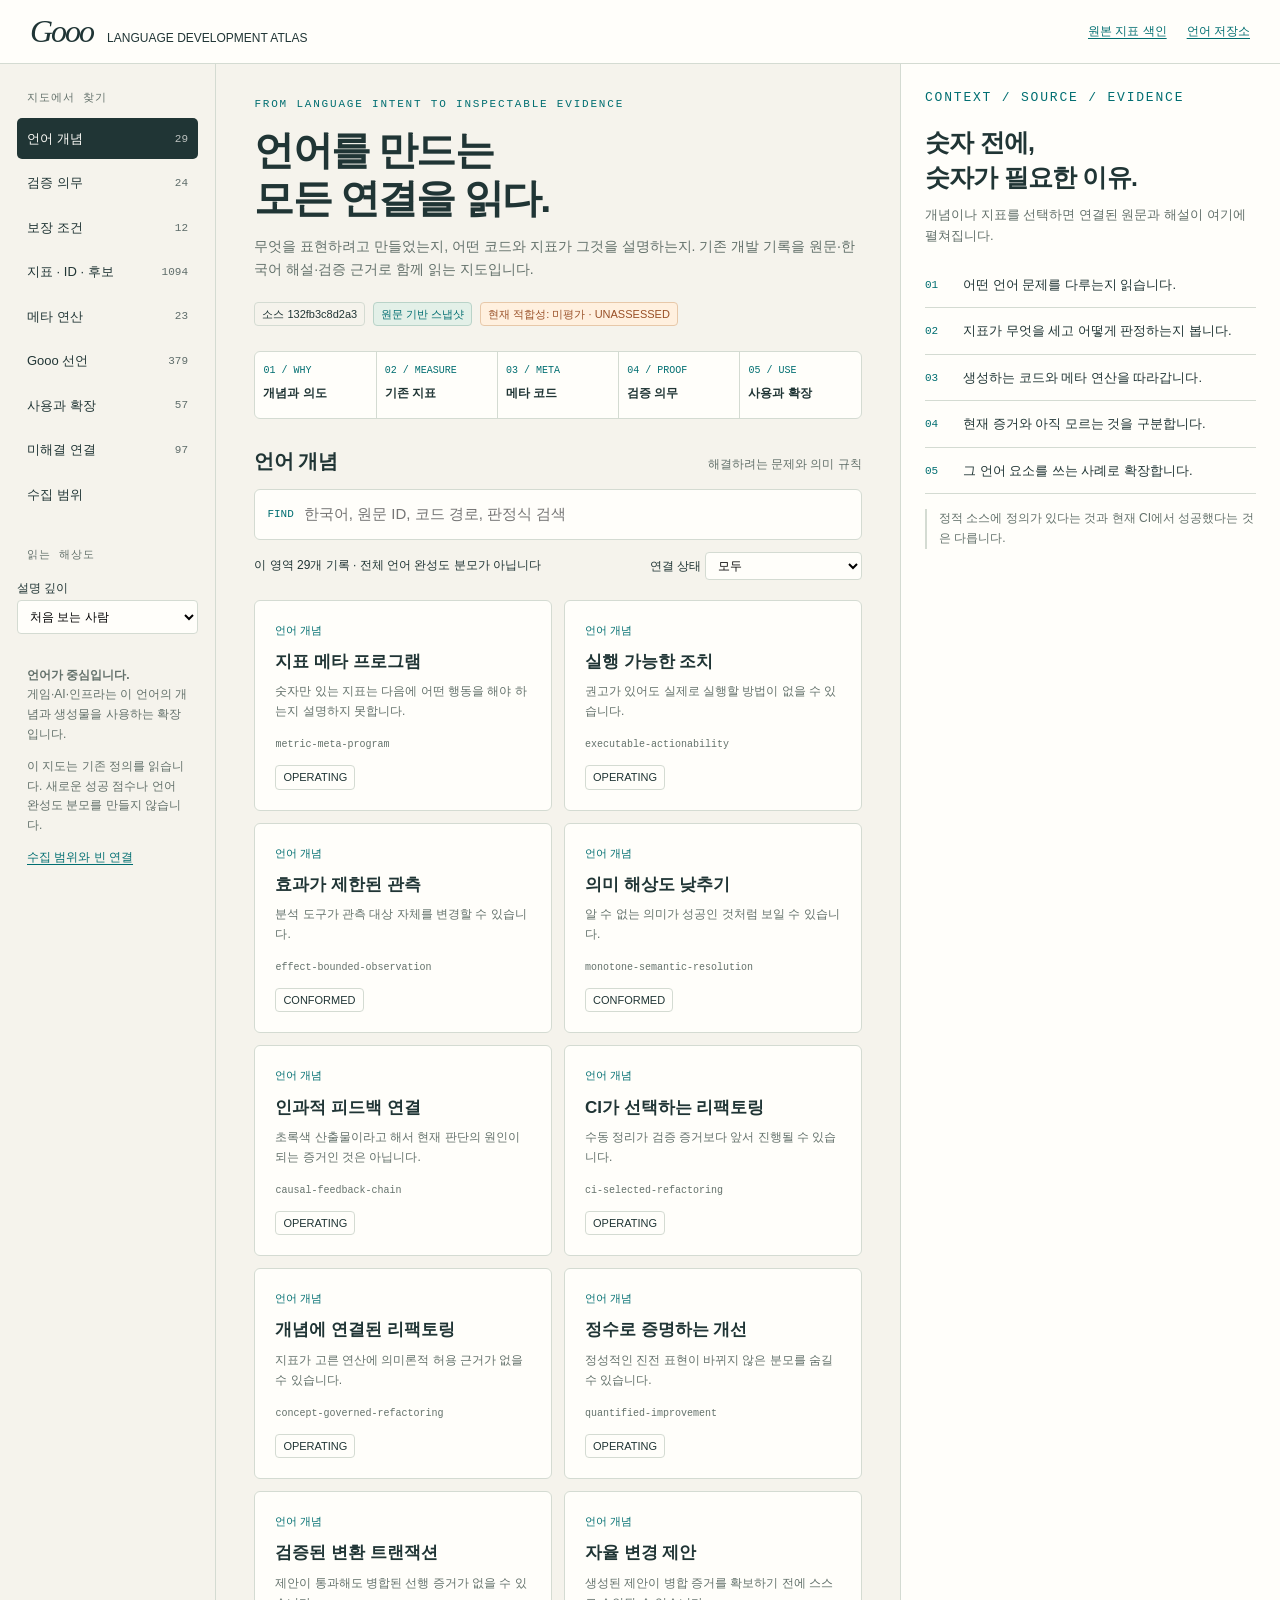
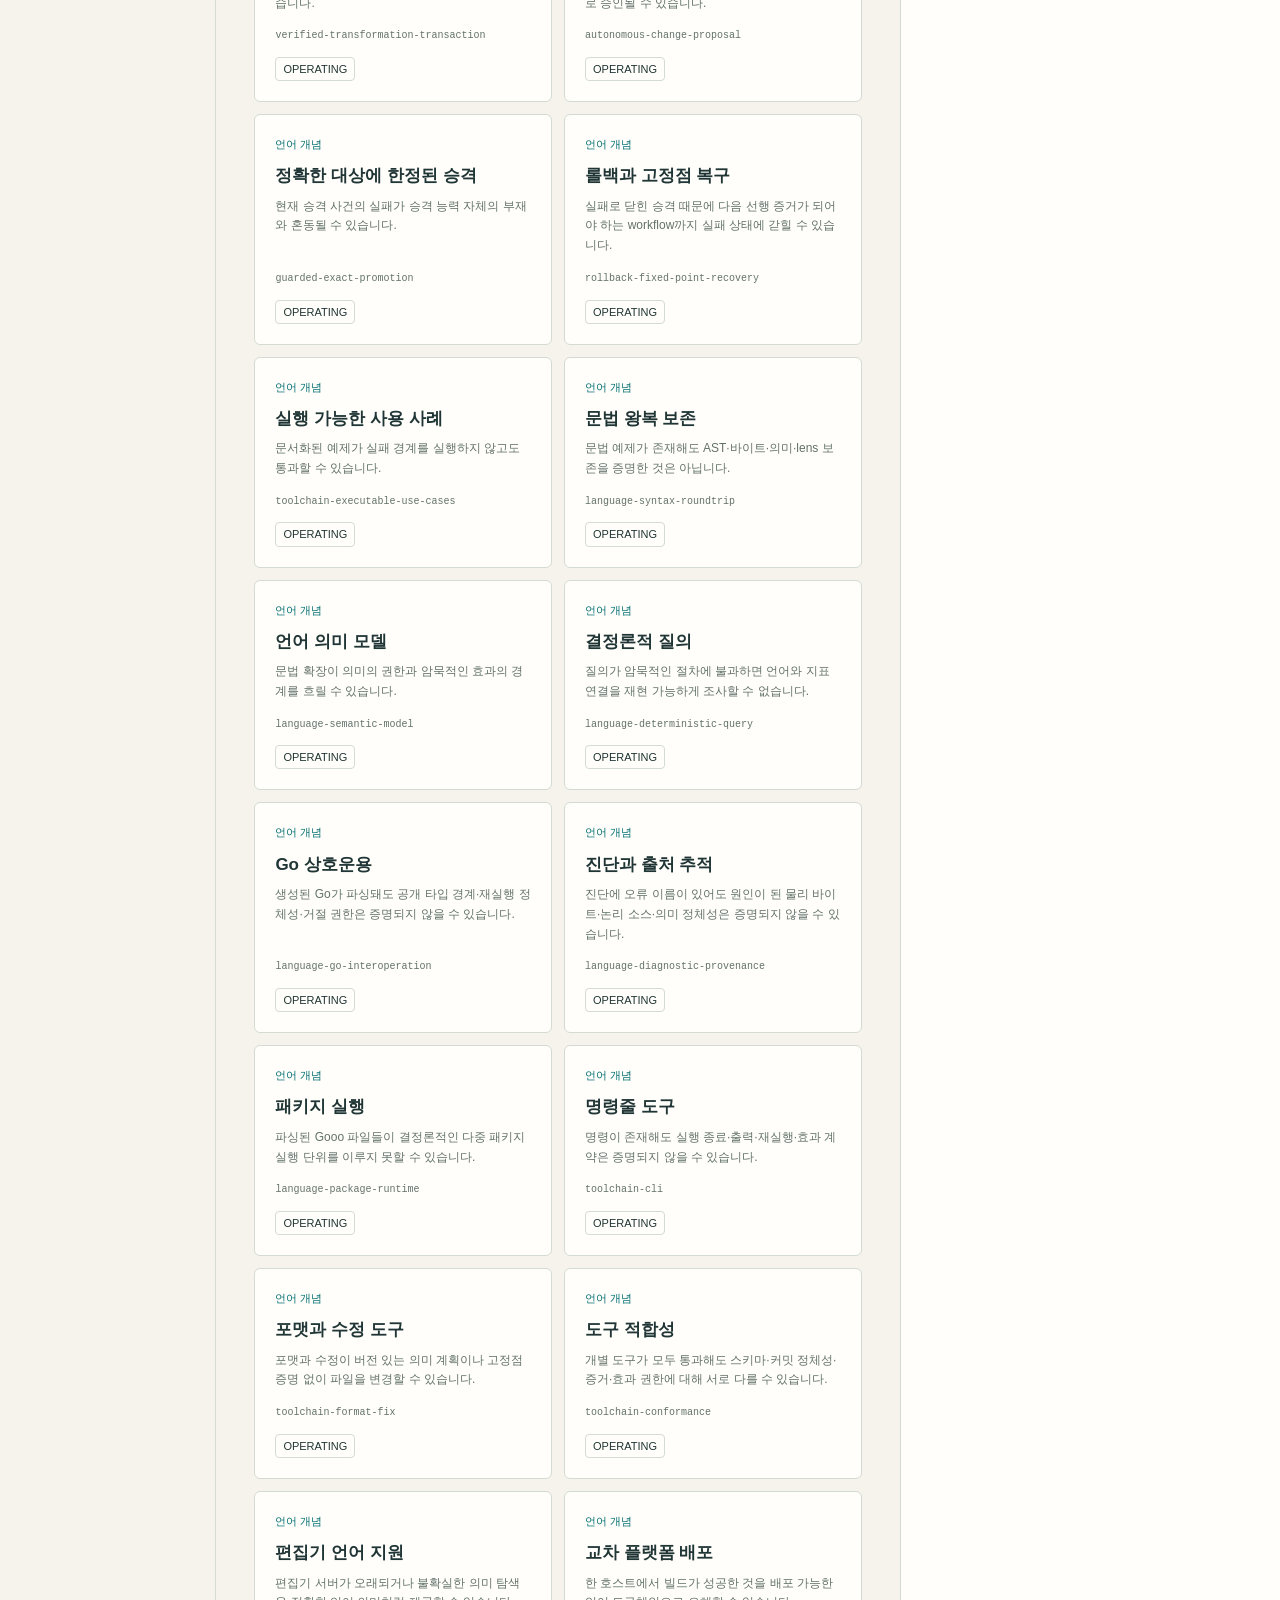
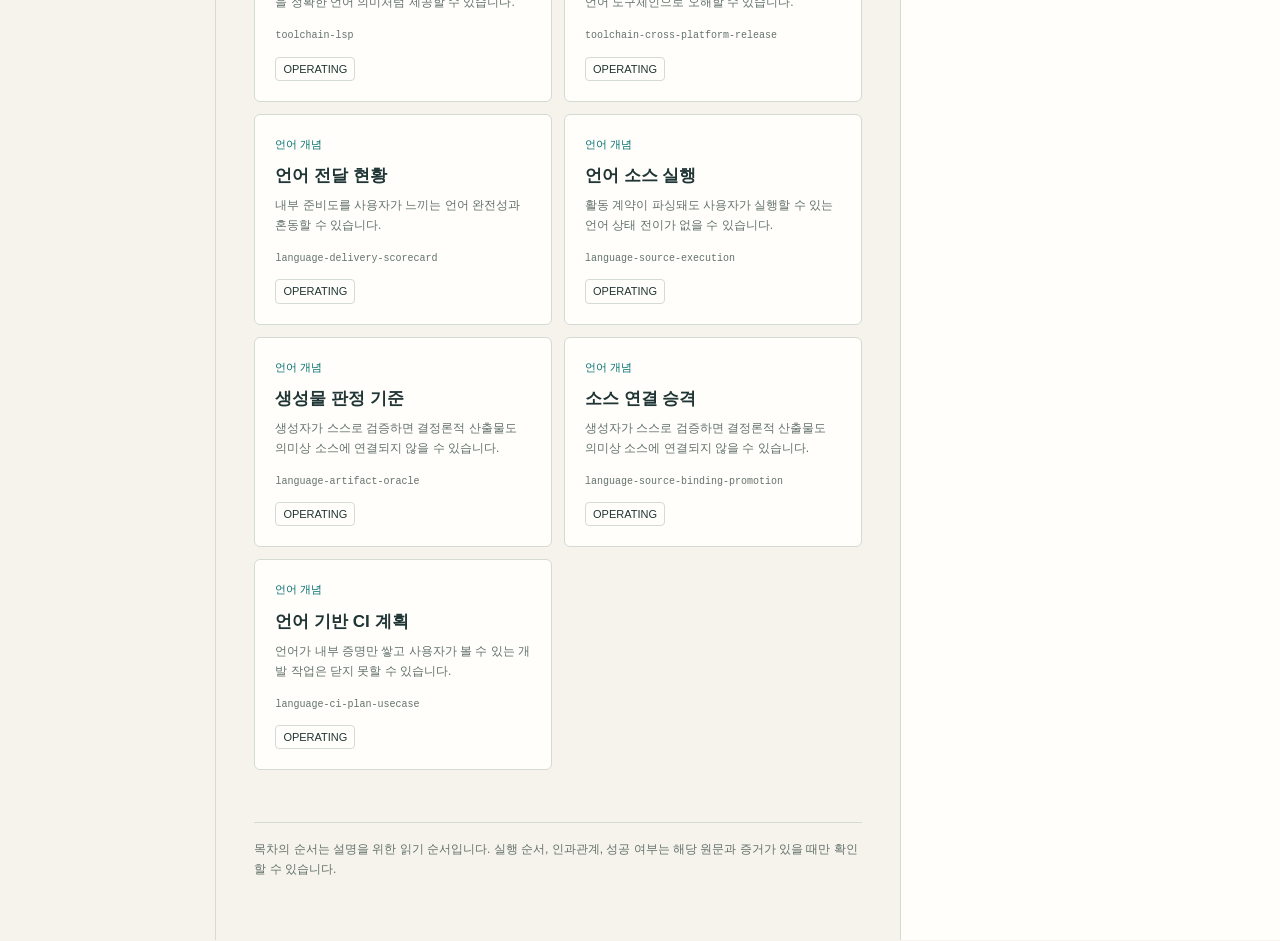
==== language-map.html @ 3de5e42d "atlas: add source-backed language development map" ====
<!doctype html>
<html lang="ko">
<head>
<meta charset="utf-8">
<meta name="viewport" content="width=device-width, initial-scale=1">
<meta name="color-scheme" content="light">
<title>Gooo · 언어 개발 지도</title>
<style>
:root{--paper:#f5f3ec;--surface:#fffefa;--ink:#203535;--muted:#63716b;--line:#d4dbd2;--accent:#006e71;--tint:#e3f0e8;--unknown:#995027;--unknown-bg:#fff0df;--mono:"IBM Plex Mono","SFMono-Regular",Consolas,monospace;--body:"Apple SD Gothic Neo","Noto Sans KR","Malgun Gothic",sans-serif}
*{box-sizing:border-box}body{margin:0;color:var(--ink);background:var(--paper);font:15px/1.65 var(--body)}button,input,select{font:inherit}button,a,input,select{touch-action:manipulation}button{cursor:pointer}button:disabled{cursor:default;opacity:.45}a{color:var(--accent);text-underline-offset:3px}button:focus-visible,a:focus-visible,input:focus-visible,select:focus-visible,summary:focus-visible{outline:3px solid #dc8b42;outline-offset:4px}button{color:inherit}code,pre,.mono{font-family:var(--mono)}code{font-size:.78rem;overflow-wrap:anywhere}pre{white-space:pre-wrap;overflow-wrap:anywhere;font-size:12px;background:#edf1ec;padding:14px;border-radius:5px;max-height:480px;overflow:auto}h1,h2,h3,p{margin-top:0}h1{font-size:clamp(29px,3.1vw,46px);line-height:1.22;letter-spacing:-1.8px;font-weight:600;margin-bottom:12px}h2{font-size:20px;line-height:1.4;letter-spacing:-.5px}h3{font-size:15px;line-height:1.5}.muted{color:var(--muted)}.small{font-size:12px}.eyebrow{font:11px var(--mono);letter-spacing:1.8px;color:var(--accent);text-transform:uppercase}.badge{display:inline-flex;align-items:center;border:1px solid var(--line);border-radius:4px;padding:2px 7px;font-size:11px;line-height:1.65;gap:5px;max-width:100%;overflow-wrap:anywhere}.unknown{background:var(--unknown-bg);color:var(--unknown);border-color:#e7c8a9}.bound{background:var(--tint);color:var(--accent);border-color:#b9d3c8}.plain{border:1px solid var(--line);background:var(--surface);border-radius:5px;padding:7px 12px}.plain:hover{background:var(--tint)}.cluster{display:flex;flex-wrap:wrap;align-items:center;gap:8px}.skip{position:absolute;left:10px;top:-100px;background:var(--surface);padding:10px;z-index:50}.skip:focus{top:10px}[hidden]{display:none!important}
.topbar{height:64px;border-bottom:1px solid var(--line);display:flex;align-items:center;justify-content:space-between;padding:0 30px;background:var(--surface);gap:14px}.brand{display:flex;align-items:baseline;gap:14px;text-decoration:none;color:var(--ink)}.brand b{font:italic 32px Georgia,serif;letter-spacing:-2px}.brand span{font-size:12px}.topbar nav{display:flex;gap:20px;font-size:12px}.workspace{display:grid;grid-template-columns:216px minmax(0,1fr) 380px;min-height:calc(100vh - 64px)}.sidebar{padding:26px 17px;border-right:1px solid var(--line)}.sidebar section+section{margin-top:32px}.sidebar h2{font:11px var(--mono);letter-spacing:1px;margin:0 10px 13px;color:var(--muted)}.nav-button{width:100%;display:flex;justify-content:space-between;gap:8px;align-items:center;text-align:left;border:0;border-radius:5px;background:transparent;padding:10px;margin:3px 0;font-size:13px}.nav-button:hover{background:#e7ebe3}.nav-button[aria-current="page"]{background:var(--ink);color:#fffefa}.nav-count{font-family:var(--mono);font-size:11px;opacity:.7}.sidebar-note{padding:0 10px;font-size:12px;color:var(--muted)}.sidebar-note p{margin-bottom:12px}.resolution{width:100%;border:1px solid var(--line);padding:8px;background:var(--surface);border-radius:4px;font-size:12px}.canvas{min-width:0;padding:34px clamp(20px,3vw,45px) 60px;background-image:radial-gradient(#a5b9aa40 .7px,transparent .7px);background-size:18px 18px}.intro{max-width:740px}.intro .eyebrow{margin-bottom:16px}.intro>p:not(.eyebrow){font-size:14px;color:var(--muted);max-width:640px}.snapshot{display:flex;flex-wrap:wrap;gap:8px;margin:21px 0 25px}.route{display:flex;gap:0;margin-bottom:28px;border:1px solid var(--line);background:var(--surface);border-radius:6px;overflow:hidden}.route button{position:relative;flex:1;min-width:0;padding:13px 8px;background:transparent;border:0;text-align:left;border-right:1px solid var(--line)}.route button:last-child{border:0}.route button:hover{background:var(--tint)}.route small{display:block;font:10px var(--mono);color:var(--accent);margin-bottom:4px}.route span{font-size:12px;font-weight:600}.section-heading{display:flex;align-items:baseline;justify-content:space-between;gap:10px;margin-bottom:14px}.section-heading h2{margin:0}.section-heading p{margin:0;font-size:12px;color:var(--muted)}.search{display:flex;align-items:center;background:var(--surface);border:1px solid var(--line);border-radius:6px;padding:0 12px;gap:10px;margin-bottom:12px}.search label{font:11px var(--mono);color:var(--accent)}.search input{min-width:0;width:100%;padding:12px 0;border:0;background:transparent;color:var(--ink);outline-offset:0}.filters{display:flex;align-items:center;justify-content:space-between;flex-wrap:wrap;gap:10px;margin-bottom:20px;font-size:12px}.filters select{font-size:12px;background:var(--surface);border:1px solid var(--line);padding:5px 8px;border-radius:4px}.grid{display:grid;grid-template-columns:repeat(2,minmax(0,1fr));gap:12px}.record{display:flex;flex-direction:column;text-align:left;min-width:0;width:100%;padding:20px;background:var(--surface);border:1px solid var(--line);border-radius:6px;transition:border-color .15s,transform .15s}.record:hover{border-color:var(--accent);transform:translateY(-2px)}.record[aria-pressed="true"]{border-color:var(--accent);box-shadow:inset 3px 0 var(--accent)}.record .record-kind{font-size:11px;color:var(--accent);margin-bottom:10px}.record h3{font-size:17px;margin-bottom:8px}.record p{font-size:12px;color:var(--muted);margin-bottom:15px}.record code{color:var(--muted);font-size:10px;display:block;margin-top:auto}.record .cluster{margin-top:12px}.pagination{display:flex;align-items:center;justify-content:center;gap:16px;margin-top:24px;font-size:12px}.empty{padding:30px;background:var(--surface);border:1px dashed var(--line);border-radius:6px;color:var(--muted);grid-column:1/-1}.scope-note{border-top:1px solid var(--line);margin-top:28px;padding-top:17px;font-size:12px;color:var(--muted)}.inspector{border-left:1px solid var(--line);background:var(--surface);min-width:0}.inspector-inner{position:sticky;top:0;padding:26px 24px;max-height:100vh;overflow:auto}.inspector-top{display:flex;align-items:center;justify-content:space-between;margin-bottom:20px}.inspector-top p{margin:0}.inspector h2{font-size:25px;letter-spacing:-.8px;margin-bottom:9px;overflow-wrap:anywhere}.inspector h3{margin-bottom:9px}.inspector section{padding-top:22px;margin-top:20px;border-top:1px solid var(--line)}.inspector p{font-size:13px}.inspector .entity-id{display:block;color:var(--muted);font-size:10px;margin-bottom:12px}.note{font-size:12px!important;color:var(--muted);border-left:2px solid var(--line);padding-left:12px}.fact{margin:12px 0}.fact dt{font-size:11px;color:var(--muted);margin-bottom:3px}.fact dd{font-size:13px;margin:0;overflow-wrap:anywhere}.relation{width:100%;text-align:left;border:1px solid var(--line);border-radius:5px;background:transparent;padding:10px;margin:5px 0}.relation:hover{background:var(--tint)}.relation strong{font-size:12px;display:block}.relation small{font-size:10px;color:var(--muted);display:block;overflow-wrap:anywhere}.source-link{display:block;font:11px/1.7 var(--mono);margin:7px 0;overflow-wrap:anywhere}.inspector details{margin:12px 0}.inspector summary{cursor:pointer;font-size:13px;padding:8px 0}.inspector details>div{padding:0 0 9px}.inspector table{width:100%;border-collapse:collapse;font-size:12px}.inspector th,.inspector td{text-align:left;border-bottom:1px solid var(--line);padding:8px 5px;vertical-align:top;overflow-wrap:anywhere}.inspector th{width:85px;font-size:11px;color:var(--muted);font-weight:400}.welcome-steps{counter-reset:step;padding:0;list-style:none}.welcome-steps li{counter-increment:step;display:grid;grid-template-columns:28px 1fr;gap:10px;padding:12px 0;border-bottom:1px solid var(--line);font-size:13px}.welcome-steps li:before{content:counter(step,decimal-leading-zero);font:11px var(--mono);color:var(--accent);padding-top:5px}.coverage-row{padding:13px 0;display:grid;grid-template-columns:1fr auto;gap:10px;border-bottom:1px solid var(--line);font-size:13px}.coverage-row code{font-size:12px}.loading{padding:36px;background:var(--surface);border:1px solid var(--line);border-radius:6px}.loading h2{margin-bottom:12px}.loading p{font-size:13px;color:var(--muted)}.file-label{display:inline-block;padding:8px 12px;border:1px solid var(--line);border-radius:5px;cursor:pointer}.file-label input{max-width:220px;font-size:12px}.close-detail{display:none}.source-mode-only{display:none}body[data-resolution="developer"] .source-mode-only,body[data-resolution="reviewer"] .source-mode-only{display:block}body[data-resolution="reader"] .review-only{display:none}body[data-resolution="developer"] .review-only{display:none}
@media(min-width:1550px){.grid{grid-template-columns:repeat(3,minmax(0,1fr))}}@media(max-width:1150px){.workspace{grid-template-columns:188px minmax(0,1fr)}.inspector{position:fixed;right:0;top:0;bottom:0;width:min(440px,100vw);z-index:20;box-shadow:-15px 0 55px #172c3526;display:none}.inspector.open{display:block}.inspector-inner{height:100%;max-height:100%;position:static}.close-detail{display:inline-block}.canvas{padding:30px 24px}.topbar{padding:0 22px}.grid{grid-template-columns:repeat(2,minmax(0,1fr))}}@media(max-width:650px){.topbar{height:58px;padding:0 16px}.brand span{display:none}.topbar nav{gap:12px}.workspace{display:block}.sidebar{padding:12px 16px;border-right:0;border-bottom:1px solid var(--line)}.sidebar section+section{margin-top:12px}.sidebar h2,.sidebar-note{display:none}.sidebar section:first-child{display:flex;gap:4px;overflow-x:auto}.nav-button{width:auto;flex-shrink:0;padding:8px 10px;margin:0}.nav-count{display:none}.sidebar .reading-controls{display:flex;gap:12px;align-items:center}.resolution{width:auto;flex:1}.canvas{padding:25px 16px 40px}.grid{grid-template-columns:1fr}.record{padding:18px}.intro>p:not(.eyebrow){font-size:13px}.route{overflow-x:auto}.route button{min-width:88px;padding:11px}.section-heading{align-items:start}.section-heading p{max-width:135px;text-align:right}h1{font-size:32px}.snapshot{margin:17px 0}.inspector-inner{padding:22px}.filters{align-items:flex-start}.filter-copy{max-width:100%}}
@media(prefers-reduced-motion:reduce){*{scroll-behavior:auto!important;transition:none!important}}
</style>
</head>
<body data-resolution="reader">
<a href="#main" class="skip">본문으로 이동</a>
<header class="topbar"><a class="brand" href="./"><b>Gooo</b><span>LANGUAGE DEVELOPMENT ATLAS</span></a><nav aria-label="외부 자료"><a href="./metric-map.html">원본 지표 색인</a><a href="https://github.com/kimjooyoon/meta-ontology-go">언어 저장소</a></nav></header>
<div class="workspace">
<aside class="sidebar" aria-label="지도 목차"><section id="navigation"><h2>지도에서 찾기</h2></section><section class="reading-controls"><h2>읽는 해상도</h2><label class="small" for="resolution">설명 깊이</label><select class="resolution" id="resolution"><option value="reader">처음 보는 사람</option><option value="developer">구현을 보는 개발자</option><option value="reviewer">근거를 보는 검토자</option></select></section><section class="sidebar-note"><p><strong>언어가 중심입니다.</strong><br>게임·AI·인프라는 이 언어의 개념과 생성물을 사용하는 확장입니다.</p><p>이 지도는 기존 정의를 읽습니다. 새로운 성공 점수나 언어 완성도 분모를 만들지 않습니다.</p><a href="#coverage" id="coverage-link">수집 범위와 빈 연결</a></section></aside>
<main class="canvas" id="main"><div class="intro"><p class="eyebrow">From language intent to inspectable evidence</p><h1>언어를 만드는<br>모든 연결을 읽다.</h1><p>무엇을 표현하려고 만들었는지, 어떤 코드와 지표가 그것을 설명하는지. 기존 개발 기록을 원문·한국어 해설·검증 근거로 함께 읽는 지도입니다.</p></div><div class="snapshot" id="snapshot"><span class="badge">소스 스냅샷 읽는 중</span></div>
<nav class="route" aria-label="탐색 순서. 실행 흐름이나 인과관계를 뜻하지 않습니다."><button data-view="concept"><small>01 / WHY</small><span>개념과 의도</span></button><button data-view="metric"><small>02 / MEASURE</small><span>기존 지표</span></button><button data-view="operation"><small>03 / META</small><span>메타 코드</span></button><button data-view="obligation"><small>04 / PROOF</small><span>검증 의무</span></button><button data-view="usecase"><small>05 / USE</small><span>사용과 확장</span></button></nav>
<div class="loading" id="loading" role="status"><h2>이미 수집된 언어 자료를 연결합니다.</h2><p>같은 사이트의 지표 색인에서 원본 데이터만 읽습니다. 원문을 실행하거나 새 관측값을 만들지 않습니다.</p></div>
<section id="explorer" hidden><div class="section-heading"><h2 id="view-title">언어 개념</h2><p id="view-description"></p></div><div class="search"><label for="search">FIND</label><input id="search" type="search" placeholder="한국어, 원문 ID, 코드 경로, 판정식 검색" autocomplete="off" aria-label="현재 영역의 원문과 해설 검색"></div><div class="filters"><span id="result-count" class="filter-copy" aria-live="polite"></span><label>연결 상태 <select id="filter"><option value="all">모두</option><option value="source-contract">소스 계약이 있는 지표</option><option value="missing-contract">소스 계약 미연결 지표</option><option value="unknown">명시적 미해결 기록</option></select></label></div><div id="records" class="grid"></div><div id="pagination" class="pagination"></div></section>
<footer class="scope-note" id="scope-note">목차의 순서는 설명을 위한 읽기 순서입니다. 실행 순서, 인과관계, 성공 여부는 해당 원문과 증거가 있을 때만 확인할 수 있습니다.</footer></main>
<aside class="inspector" id="inspector" aria-label="선택한 내용과 근거"><div class="inspector-inner"><div class="inspector-top"><p class="eyebrow">Context / source / evidence</p><button class="plain close-detail" id="close-detail">닫기</button></div><div id="detail"><h2>숫자 전에,<br>숫자가 필요한 이유.</h2><p class="muted">개념이나 지표를 선택하면 연결된 원문과 해설이 여기에 펼쳐집니다.</p><ol class="welcome-steps"><li>어떤 언어 문제를 다루는지 읽습니다.</li><li>지표가 무엇을 세고 어떻게 판정하는지 봅니다.</li><li>생성하는 코드와 메타 연산을 따라갑니다.</li><li>현재 증거와 아직 모르는 것을 구분합니다.</li><li>그 언어 요소를 쓰는 사례로 확장합니다.</li></ol><p class="note">정적 소스에 정의가 있다는 것과 현재 CI에서 성공했다는 것은 다릅니다.</p></div></div></aside>
</div>
<script type="module">
const $=id=>document.getElementById(id);
const el=(tag,text,className)=>{const n=document.createElement(tag);if(text!==undefined)n.textContent=String(text);if(className)n.className=className;return n};
const lists={concept:['언어 개념','해결하려는 문제와 의미 규칙'],obligation:['검증 의무','언어 정의에 붙은 확인 조건'],assurance:['보장 조건','등록된 보장 의무와 메타 연산'],metric:['지표 · ID · 후보','정식 소스 계약과 단순 출현을 구분'],operation:['메타 연산','등록된 동작과 입력·출력 경계'],activity:['Gooo 선언','원문에서 관측한 activity 선언'],usecase:['사용과 확장','언어 개념 아래 선언된 사용 사례'],unknown:['미해결 연결','어느 단계에서 무엇이 부족한지'],coverage:['수집 범위','현재 지도에 들어온 것과 빠진 것']};
const words={FOUNDATION:'기초 전제',COHERENCE:'일관성',REGRESSION:'회귀 검증',OUTCOME:'결과 지표',DRIVER:'과정 지표',GUARDRAIL:'보호 조건',UNKNOWN:'확인 불가',REFUTED:'반증',CLOSED:'해당 판정 닫힘',UNASSESSED:'미평가',SOURCE_BOUND:'소스 연결',DIRECT_MISSING:'직접 증거 누락',DEPENDENCY_BLOCKED:'의존 항목에 막힘',STALE:'오래된 증거',AMBIGUOUS:'모호함',UNBOUNDED:'범위 미정'};
const fieldNames={stage:'단계',step:'작업 단계',reason:'이유',unknown_class:'미해결 유형',next_operation:'다음 작업',blocked_by:'막고 있는 항목',proof_choice:'증명 방식',required_meta_operation:'필수 메타 연산',activity:'등록된 activity 이름',input_entity:'입력 개체',output_entity:'출력 개체',mode:'동작 방식',repository_writes:'저장소 쓰기',promotion_authorized:'승격 권한',state:'원문 상태',decision:'원문 결정',expected:'기대 결과',trigger:'사용 계기'};
let atlas,records=[],byKey=new Map(),byID=new Map(),outgoing=new Map(),incoming=new Map(),view='concept',page=0,selected=null,contractsByMetric=new Map(),releaseByMetric=new Map(),opNames=new Map();
const size=30;
const array=value=>Array.isArray(value)?value:[];
const text=value=>typeof value==='string'?value:JSON.stringify(value);
const translated=value=>words[value]?`${words[value]} · ${value}`:text(value);
const metricID=record=>record.metric_id??record.MetricID;
const sourceCalls=()=>array(atlas?.source_contracts?.calls);
const partialCalls=()=>array(atlas?.partial_contracts??atlas?.source_contracts?.partial_calls);
function titleFor(kind,item){if(kind==='metric')return item.translation?.ko??item.metric_id??item.id??'해설 미연결';if(kind==='concept')return item.translation?.title??item.title??item.name??item.id;if(kind==='activity')return item.name;if(kind==='usecase')return item.translation_ko?.trigger??item.title??item.name??item.id;return item.translation?.ko??item.translation?.title??item.title??item.name??item.metric_id??item.id??item.unknown?.reason??'원문 기록'}
function summaryFor(kind,item){if(kind==='concept')return item.narrative_ko?.problem??'이 개념의 한국어 문제 설명이 아직 연결되지 않았습니다.';if(kind==='usecase')return item.translation_ko?.expected??'사용 사례에 선언된 기대 결과입니다. 현재 실행 결과와 구분합니다.';if(kind==='metric'){const count=(contractsByMetric.get(item.id)?.length??0)+(releaseByMetric.get(item.id)?.length??0);return count?`이 ID에 연결된 소스 계약 ${count}개. 수식과 호출 위치는 상세에서 확인합니다.`:'소스에서 수집된 ID 또는 후보입니다. 계산식 연결은 아직 확인되지 않았습니다.'}if(kind==='activity')return '어휘적으로 수집한 선언입니다. 이름 일치만으로 의미 검증을 주장하지 않습니다.';if(kind==='unknown')return item.unknown?.reason??item.reason??'원문에 기록된 미해결 연결';if(kind==='operation')return `${item.activity??item.id} · ${translated(item.proof_choice??'UNKNOWN')}`;return item.description??item.metric_id??'원문에 선언된 의무와 연결을 확인합니다.'}
function add(kind,item,index,extra={}){const id=String(item.id??item.metric_id??item.name??item.callsite_id??`${kind}-${index}`),key=`${kind}:${extra.owner??''}:${id}:${index}`;const record={kind,id,key,data:item,title:titleFor(kind,item),...extra};record.search=JSON.stringify({record:item,title:record.title,owner:extra.owner??''}).toLocaleLowerCase();records.push(record);byKey.set(key,record);if(!byID.has(id))byID.set(id,[]);byID.get(id).push(record);return record}
function group(map,key,value){if(!key)return;if(!map.has(key))map.set(key,[]);map.get(key).push(value)}
function indexAtlas(data){if(!data||typeof data!=='object'||!Array.isArray(data.metrics)||!Array.isArray(data.concepts)||!/^[0-9a-f]{40}$/i.test(data.source_sha??''))throw Error('고정 소스 SHA와 concepts/metrics 배열이 있는 atlas 데이터가 아닙니다.');atlas=data;records=[];byKey=new Map();byID=new Map();outgoing=new Map();incoming=new Map();contractsByMetric=new Map();releaseByMetric=new Map();opNames=new Map();for(const c of sourceCalls())group(contractsByMetric,metricID(c),c);for(const c of array(atlas.release_metric_contracts?.contracts))group(releaseByMetric,metricID(c),c);for(const [kind,items] of [['concept',atlas.concepts],['obligation',atlas.obligations],['assurance',atlas.assurance_obligations],['metric',atlas.metrics],['activity',atlas.activities]])array(items).forEach((item,i)=>add(kind,item,i));array(atlas.metric_program_operations).forEach((item,i)=>{const r=add('operation',item,i,{registry:'metric_program_operations'});group(opNames,item.activity,r)});array(atlas.assurance_operations).forEach((item,i)=>{const r=add('operation',item,i,{registry:'assurance_operations'});group(opNames,item.activity,r)});array(atlas.concepts).forEach(c=>array(c.use_cases).forEach((item,i)=>add('usecase',item,i,{owner:c.id})));partialCalls().forEach((item,i)=>add('unknown',item,i));for(const record of records)indexReferences(record);renderNavigation();$('snapshot').replaceChildren(el('span',`소스 ${atlas.source_sha.slice(0,12)}`,'badge'),el('span','원문 기반 스냅샷','badge bound'),el('span',`현재 적합성: ${translated(atlas.current_conformance??'UNASSESSED')}`,'badge unknown'));$('loading').hidden=true;$('explorer').hidden=false;render();}
function indexReferences(record){const found=[];const ignored=new Set(['translation','translation_ko','narrative_ko','description','declaration','signature','helper_signature','source','references','reference','argument_expressions','result_field_expressions','field_guides']);function visit(value,path,depth){if(depth>10||value==null)return;if(typeof value==='string'){if(!path.length||(path.length===1&&path[0]==='id'))return;const candidates=(byID.get(value)??[]).filter(r=>r.key!==record.key);if(candidates.length)found.push({path:path.join('.'),value,targets:candidates.map(r=>r.key),ambiguous:candidates.length>1});return}if(Array.isArray(value)){value.forEach((v,i)=>visit(v,[...path,String(i)],depth+1));return}if(typeof value==='object')for(const [key,v]of Object.entries(value))if(!ignored.has(key))visit(v,[...path,key],depth+1)}visit(record.data,[],0);outgoing.set(record.key,found);for(const edge of found)for(const key of edge.targets)group(incoming,key,{...edge,from:record.key});}
function renderNavigation(){const nav=$('navigation');nav.replaceChildren(el('h2','지도에서 찾기'));for(const [kind,[label]]of Object.entries(lists)){const button=el('button',undefined,'nav-button');button.type='button';button.dataset.kind=kind;button.append(el('span',label),el('span',kind==='coverage'?'':records.filter(r=>r.kind===kind).length,'nav-count'));if(kind===view)button.setAttribute('aria-current','page');button.addEventListener('click',()=>changeView(kind));nav.append(button)}}
function changeView(kind){if(!lists[kind])return;view=kind;page=0;$('filter').value='all';$('search').value='';renderNavigation();render()}
function filteredRecords(){const query=$('search').value.trim().toLocaleLowerCase(),filter=$('filter').value;return records.filter(r=>r.kind===view&&(!query||r.search.includes(query))).filter(r=>{const bound=r.kind==='metric'&&((contractsByMetric.get(r.id)?.length??0)+(releaseByMetric.get(r.id)?.length??0)>0);if(filter==='source-contract')return bound;if(filter==='missing-contract')return r.kind==='metric'&&!bound;if(filter==='unknown')return r.kind==='unknown'||r.data.state==='UNKNOWN'||r.data.unknown?.state==='UNKNOWN'||Boolean(r.data.unknown?.reason);return true})}
function render(){if(!atlas)return;$('view-title').textContent=lists[view][0];$('view-description').textContent=lists[view][1];$('records').replaceChildren();$('pagination').replaceChildren();$('search').closest('.search').hidden=view==='coverage';$('filter').closest('.filters').hidden=view==='coverage';if(view==='coverage'){renderCoverage();return}const items=filteredRecords(),last=Math.max(0,Math.ceil(items.length/size)-1);page=Math.min(page,last);$('result-count').textContent=`이 영역 ${items.length}개 기록 · 전체 언어 완성도 분모가 아닙니다`;for(const record of items.slice(page*size,(page+1)*size)){const card=el('button',undefined,'record');card.type='button';card.setAttribute('aria-pressed',String(selected===record.key));card.append(el('span',lists[record.kind][0],'record-kind'),el('h3',record.title),el('p',summaryFor(record.kind,record.data)),el('code',record.id));const badges=el('div',undefined,'cluster');if(record.data.stage)badges.append(el('span',translated(record.data.stage),'badge'));if(record.kind==='metric')badges.append(el('span',contractsByMetric.has(record.id)||releaseByMetric.has(record.id)?'소스 계약 있음':'계약 미연결',contractsByMetric.has(record.id)||releaseByMetric.has(record.id)?'badge bound':'badge unknown'));if(record.kind==='unknown')badges.append(el('span',translated(record.data.unknown?.unknown_class??'UNKNOWN'),'badge unknown'));card.append(badges);card.addEventListener('click',()=>selectRecord(record));$('records').append(card)}if(!items.length)$('records').append(el('p','현재 수집 범위에서 해당 기록을 찾지 못했습니다. 없는 것을 성공이나 0으로 해석하지 않습니다.','empty'));if(items.length>size){for(const [label,delta]of [['이전',-1],['다음',1]]){const b=el('button',label,'plain');b.type='button';b.disabled=page+delta<0||page+delta>last;b.addEventListener('click',()=>{page+=delta;render()});$('pagination').append(b);if(delta===-1)$('pagination').append(el('span',`${page+1} / ${last+1}`))}}if(view==='usecase'){$('records').append(el('p','게임·AI·인프라 프로젝트는 코어와 연결되는 확장입니다. 이 스냅샷에 외부 프로젝트의 입력·생성물·검증 근거가 없다면, 해당 연결은 아직 수집되지 않은 것입니다.','empty'))}}
function section(title,parent=$('detail'),className){const s=el('section',undefined,className);s.append(el('h3',title));parent.append(s);return s}
function fact(parent,label,value){if(value===undefined||value===null)return;const dl=el('dl',undefined,'fact');dl.append(el('dt',label),el('dd',typeof value==='object'?JSON.stringify(value):translated(value)));parent.append(dl)}
function rawBlock(parent,title,value,open=false){const d=el('details');d.open=open;d.append(el('summary',title),el('pre',JSON.stringify(value,null,2)));parent.append(d);return d}
function refLink(ref){if(!ref?.path||typeof ref.path!=='string')return null;const line=Number.isInteger(ref.line)&&ref.line>0?ref.line:null;const a=el('a',ref.path+(line?`:${line}`:''),'source-link');a.href=`https://github.com/kimjooyoon/meta-ontology-go/blob/${atlas.source_sha}/${ref.path.split('/').map(encodeURIComponent).join('/')}${line?`#L${line}`:''}`;a.target='_blank';a.rel='noopener noreferrer';return a}
function sourceReferences(value){const refs=new Map();function walk(v,depth){if(!v||depth>12||typeof v!=='object')return;if(v.path&&typeof v.path==='string'&&(v.line!==undefined||v.column!==undefined))refs.set(`${v.path}:${v.line??''}`,v);for(const x of Object.values(v))if(typeof x==='object')walk(x,depth+1)}walk(value,0);return [...refs.values()]}
function relationButton(target,label,detail){const b=el('button',undefined,'relation');b.type='button';b.append(el('strong',`${label} · ${target.title}`),el('small',detail));b.addEventListener('click',()=>selectRecord(target));return b}
function selectRecord(record){selected=record.key;const panel=$('detail');panel.replaceChildren(el('p',lists[record.kind][0],'eyebrow'),el('h2',record.title),el('code',record.id,'entity-id'));$('inspector').classList.add('open');const d=record.data;if(record.kind==='concept'){const why=section('어떤 문제를 다루는가');why.append(el('p',d.narrative_ko?.problem??'한국어 설명 미연결. 아래 원문을 확인해주세요.'));const effect=section('무엇을 바꾸려는가');effect.append(el('p',d.narrative_ko?.effect??'효과에 대한 한국어 설명이 미연결 상태입니다.'));effect.append(el('p','이 설명은 원문에 선언된 의도입니다. 현재 효용이나 구현 성공을 뜻하지 않습니다.','note'))}else if(record.kind==='usecase'){const use=section('언어를 사용하는 상황');fact(use,'사용 계기',d.translation_ko?.trigger);fact(use,'기대 결과',d.translation_ko?.expected);use.append(el('p','기대 결과와 실제 실행 관측을 분리합니다. 게임·AI·인프라 등 확장도 이 경계를 유지합니다.','note'));for(const parent of byID.get(record.owner)??[])if(parent.kind==='concept')use.append(relationButton(parent,'상위 언어 개념','원문 use_cases 소유 관계'))}else panel.append(el('p',summaryFor(record.kind,d)));if(record.kind==='metric')renderMetric(record,panel);if(record.kind==='unknown')renderUnknown(d.unknown??d,panel);if(record.kind==='operation'){const s=section('등록된 메타 연산');fact(s,'원본 레지스트리',record.registry);for(const k of ['activity','proof_choice','input_entity','output_entity','mode','repository_writes','promotion_authorized'])fact(s,fieldNames[k],d[k]);s.append(el('p','연산 등록은 실행 완료 증거가 아닙니다. 입력·출력은 레지스트리에 선언된 경계입니다.','note'));const matches=records.filter(r=>r.kind==='activity'&&r.data.name===d.activity);if(matches.length){const related=section('이름이 일치하는 Gooo 선언');related.append(el('p','동일 이름 검색 결과입니다. 컴파일러가 검증한 의미 연결로 승격하지 않습니다.','note'));for(const r of matches)related.append(relationButton(r,'선언 이름 일치',r.data.reference?.path??r.id))}}if(record.kind==='activity'){const s=section('Gooo 원문');s.append(el('pre',d.declaration??JSON.stringify(d,null,2)));for(const op of opNames.get(d.name)??[])s.append(relationButton(op,'등록 이름 일치','어휘적 연결이며 실행·의미 검증이 아님'))}renderRelations(record,panel);const refs=sourceReferences(d);if(refs.length){const s=section('원문 코드 위치',panel,'source-mode-only');for(const ref of refs){const a=refLink(ref);if(a)s.append(a)}}const original=section('원문 전체',panel,'source-mode-only');original.append(el('p','화면의 요약에서 생략된 필드를 포함합니다. 원문 ID와 값은 번역으로 대체하지 않습니다.','note'));rawBlock(original,'원문 JSON 열기',d);const b=el('button','이 기록의 원문 내려받기','plain');b.type='button';b.addEventListener('click',()=>downloadRecord(record));original.append(b);render();}
function renderMetric(record,panel){const regular=contractsByMetric.get(record.id)??[],release=releaseByMetric.get(record.id)??[];const s=section('이 숫자의 정의',panel);if(!regular.length&&!release.length){s.append(el('p','지표의 정식 계산식이 아직 연결되지 않았습니다. ID 출현만으로 정의·단위·분모를 추정하지 않습니다.','note'));s.append(el('span','소스 계약 UNKNOWN','badge unknown'))}for(const [i,c]of regular.entries()){const block=el('details');block.append(el('summary',`소스 계약 ${i+1} · ${c.call?.path??'호출 위치 미연결'}`));const body=el('div');const guides=c.field_guides;for(const [kind,label]of [['arguments','입력 인자와 정의'],['results','결과 필드와 판정']]){const values=array(guides?.[kind]);if(values.length){body.append(el('h3',label));for(const field of values){const item=el('details');item.append(el('summary',field.name??field.field));fact(item,'원문 필드',field.field);fact(item,'한국어 뜻',field.meaning);fact(item,'원문 표현식',field.expression);fact(item,'해석의 한계',field.limit);body.append(item)}}}if(!guides){rawBlock(body,'입력 표현식',c.argument_expressions??{});rawBlock(body,'결과 표현식',c.result_field_expressions??{})}for(const ref of sourceReferences(c)){const a=refLink(ref);if(a)body.append(a)}rawBlock(body,'계약 원문 전체',c);block.append(body);s.append(block)}for(const c of release){const block=el('details');block.append(el('summary','릴리스 지표의 소스 계산식'));for(const [key,label]of [['actual','관측값 계산식'],['expected','기준값 계산식'],['comparator','비교 연산'],['unit','단위'],['proof','증명 방식']]){const term=c.formula?.[key];fact(block,label,term?.expression??'UNKNOWN');if(term?.source_expression)fact(block,'원본을 따라 연결한 표현식',term.source_expression);if(term?.resolved_expression)fact(block,'소스 표현식 연결 결과',term.resolved_expression);if(term?.state)fact(block,'수식 연결 상태',term.state);const a=refLink(term?.reference);if(a)block.append(a)}block.append(el('p','소스 표현식입니다. 이 화면은 Go 코드를 실행해 실제 관측값을 계산하지 않습니다.','note'));rawBlock(block,'수식 연결 원문 전체',c);s.append(block)}const evidence=section('현재 관측과 증거',panel);evidence.append(el('span','이 지표의 현재 실행값 미연결','badge unknown'),el('p','소스 정의가 있어도 현재 head의 개별 지표 값·판정과 artifact 연결이 없으면 성공으로 표시하지 않습니다.','note'));if(record.data.translation?.meaning)fact(s,'원문 기반 설명',record.data.translation.meaning);}
function renderUnknown(u,panel){const s=section('어디에서 멈췄는가',panel);for(const key of ['stage','step','reason','unknown_class','next_operation','blocked_by'])fact(s,fieldNames[key],u[key]??'필드 미수집');s.append(el('p','누락·의존 차단·반증은 서로 다릅니다. 이 화면은 미해결 상태를 성공으로 바꾸거나 판정 기준을 낮추지 않습니다.','note'))}
function renderRelations(record,panel){const outgoingEdges=outgoing.get(record.key)??[],incomingEdges=incoming.get(record.key)??[];const s=section('원문에 적힌 연결',panel);s.append(el('p','아래는 원문 필드 값과 색인 ID의 정확한 일치입니다. 의미 검증이나 인과관계의 증거는 아닙니다.','note'));let total=0;for(const edge of outgoingEdges){for(const key of edge.targets){const target=byKey.get(key);if(!target)continue;s.append(relationButton(target,edge.ambiguous?'중복 ID 후보':'이 기록이 참조',`${edge.path} = ${edge.value}`));total++}}if(incomingEdges.length){const reverse=el('details');reverse.append(el('summary',`이 ID를 참조하는 기록 ${incomingEdges.length}개`));for(const edge of incomingEdges){const target=byKey.get(edge.from);if(target)reverse.append(relationButton(target,edge.ambiguous?'중복 ID 후보':'역방향 참조',edge.path))}s.append(reverse);total+=incomingEdges.length}if(!total)s.append(el('p','수집된 구조에서 다른 ID로 이어지는 명시적 연결을 찾지 못했습니다. 이름의 유사성으로 선을 만들지 않습니다.','note'))}
function renderCoverage(){const container=el('div',undefined,'empty');container.style.color='var(--ink)';container.append(el('h2','언어의 완성도가 아니라, 지도의 수집 범위'));const cohort=atlas.source_contract_cohort??{};for(const [label,value]of [['소스 커밋',atlas.source_sha],['등록된 언어 개념',array(atlas.concepts).length],['언어 의무',array(atlas.obligations).length],['별도 보장 의무',array(atlas.assurance_obligations).length],['지표 ID와 후보',array(atlas.metrics).length],['어휘적으로 관측한 Gooo 선언',array(atlas.activities).length],['해석된 소스 계약 호출',cohort.resolved_symbolic_calls??sourceCalls().length],['해석되지 않은 부분 계약',partialCalls().length],['수집 대상 파일',array(atlas.scanned_sources).length],['제외된 경로',array(atlas.excluded_paths).length]]){const row=el('div',undefined,'coverage-row');row.append(el('span',label),el('code',value));container.append(row)}container.append(el('p','이 수들은 서로 다른 모집단입니다. 합산 점수, 완료율, 전체 언어 개발의 분모로 사용하지 않습니다.','note'));const native=atlas.native_evidence;if(native){const s=section('CI 증거 연결 경계',container);fact(s,'지도에 기록된 수집 상태',native.ingestion?.state??'UNKNOWN');fact(s,'증거의 소스 head',native.source_head_sha);fact(s,'workflow run',native.workflow?.run_id);fact(s,'원본 receipt 결정',native.eligibility_receipt?.reported_decision);s.append(el('p','원본 receipt의 결정은 모든 지표의 현재 성공이나 언어 전체 완성을 의미하지 않습니다.','note'));if(native.ingestion?.reason)renderUnknown(native.ingestion,s);rawBlock(s,'CI 메타데이터 원문',native)}const limits=section('수집 한계와 미연결 부분',container);for(const item of array(atlas.limitations))limits.append(el('p',item,'small'));limits.append(el('p','한국어 설명이 없는 기록은 원문을 유지합니다. 지표의 실제 값·현재 판정·외부 프로젝트 연결이 수집되지 않으면 UNKNOWN으로 남깁니다.','note'));rawBlock(limits,'제외된 경로 전체',atlas.excluded_paths??[]);$('records').append(container);}
function downloadRecord(record){const blob=new Blob([JSON.stringify({source_sha:atlas.source_sha,kind:record.kind,id:record.id,record:record.data},null,2)+'\n'],{type:'application/json'});const url=URL.createObjectURL(blob);const a=el('a');a.href=url;a.download='gooo-atlas-record.json';a.click();setTimeout(()=>URL.revokeObjectURL(url),1000)}
function parseAtlas(source){const trimmed=source.trimStart();if(trimmed.startsWith('{'))return JSON.parse(source);const doc=new DOMParser().parseFromString(source,'text/html');const node=doc.getElementById('atlas-data');if(!node)throw Error('atlas-data 원본 데이터가 없습니다. 예시 대시보드는 이 지도의 근거로 사용할 수 없습니다.');return JSON.parse(node.textContent)}
function showLoadFailure(error){$('snapshot').replaceChildren(el('span','소스 데이터 미연결','badge unknown'));$('loading').hidden=false;$('loading').replaceChildren(el('h2','원본 atlas 데이터가 필요합니다.'),el('p',error.message),el('p','배포된 지도는 같은 사이트의 metric-map.html에서 데이터를 읽습니다. 로컬 파일에서는 CI가 생성한 atlas JSON 또는 HTML을 선택할 수 있습니다.'));const label=el('label',undefined,'file-label');label.append(el('span','CI 생성물 열기 '));const input=el('input');input.type='file';input.accept='.json,.html';input.addEventListener('change',async()=>{const file=input.files?.[0];if(!file)return;try{indexAtlas(parseAtlas(await file.text()))}catch(e){showLoadFailure(e)}});label.append(input);$('loading').append(label)}
$('search').addEventListener('input',()=>{page=0;render()});$('filter').addEventListener('change',()=>{page=0;render()});$('resolution').addEventListener('change',e=>{document.body.dataset.resolution=e.target.value});$('close-detail').addEventListener('click',()=>{$('inspector').classList.remove('open');const card=[...document.querySelectorAll('.record')].find(n=>n.getAttribute('aria-pressed')==='true');card?.focus()});document.addEventListener('keydown',e=>{if(e.key==='Escape')$('inspector').classList.remove('open')});for(const button of document.querySelectorAll('[data-view]'))button.addEventListener('click',()=>changeView(button.dataset.view));$('coverage-link').addEventListener('click',e=>{e.preventDefault();changeView('coverage')});renderNavigation();
try{if(location.protocol==='file:')throw Error('로컬 파일에서는 수집되지 않은 값을 표시하지 않습니다.');const response=await fetch(new URL('./metric-map.html',location.href),{credentials:'same-origin',cache:'no-cache'});if(!response.ok)throw Error(`원본 atlas 요청 실패: HTTP ${response.status}`);indexAtlas(parseAtlas(await response.text()))}catch(error){showLoadFailure(error)}
</script>
</body>
</html>
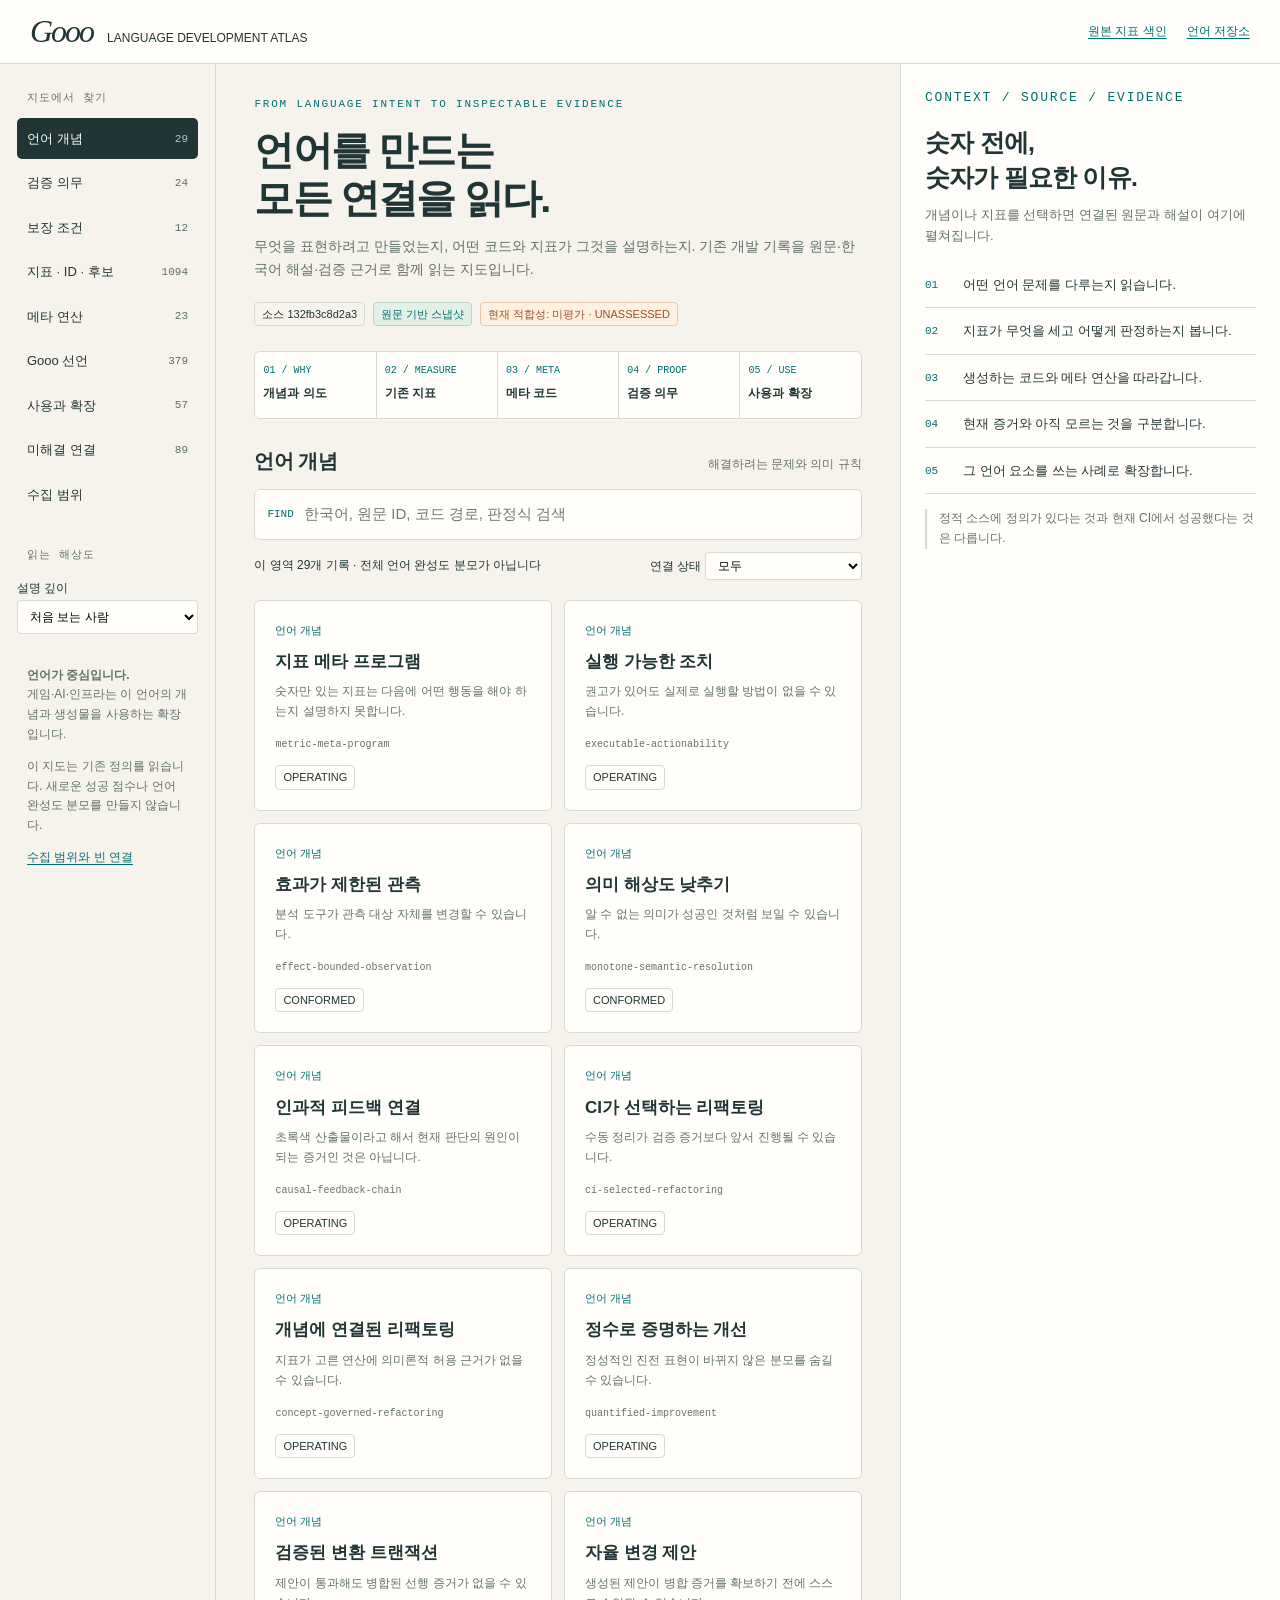
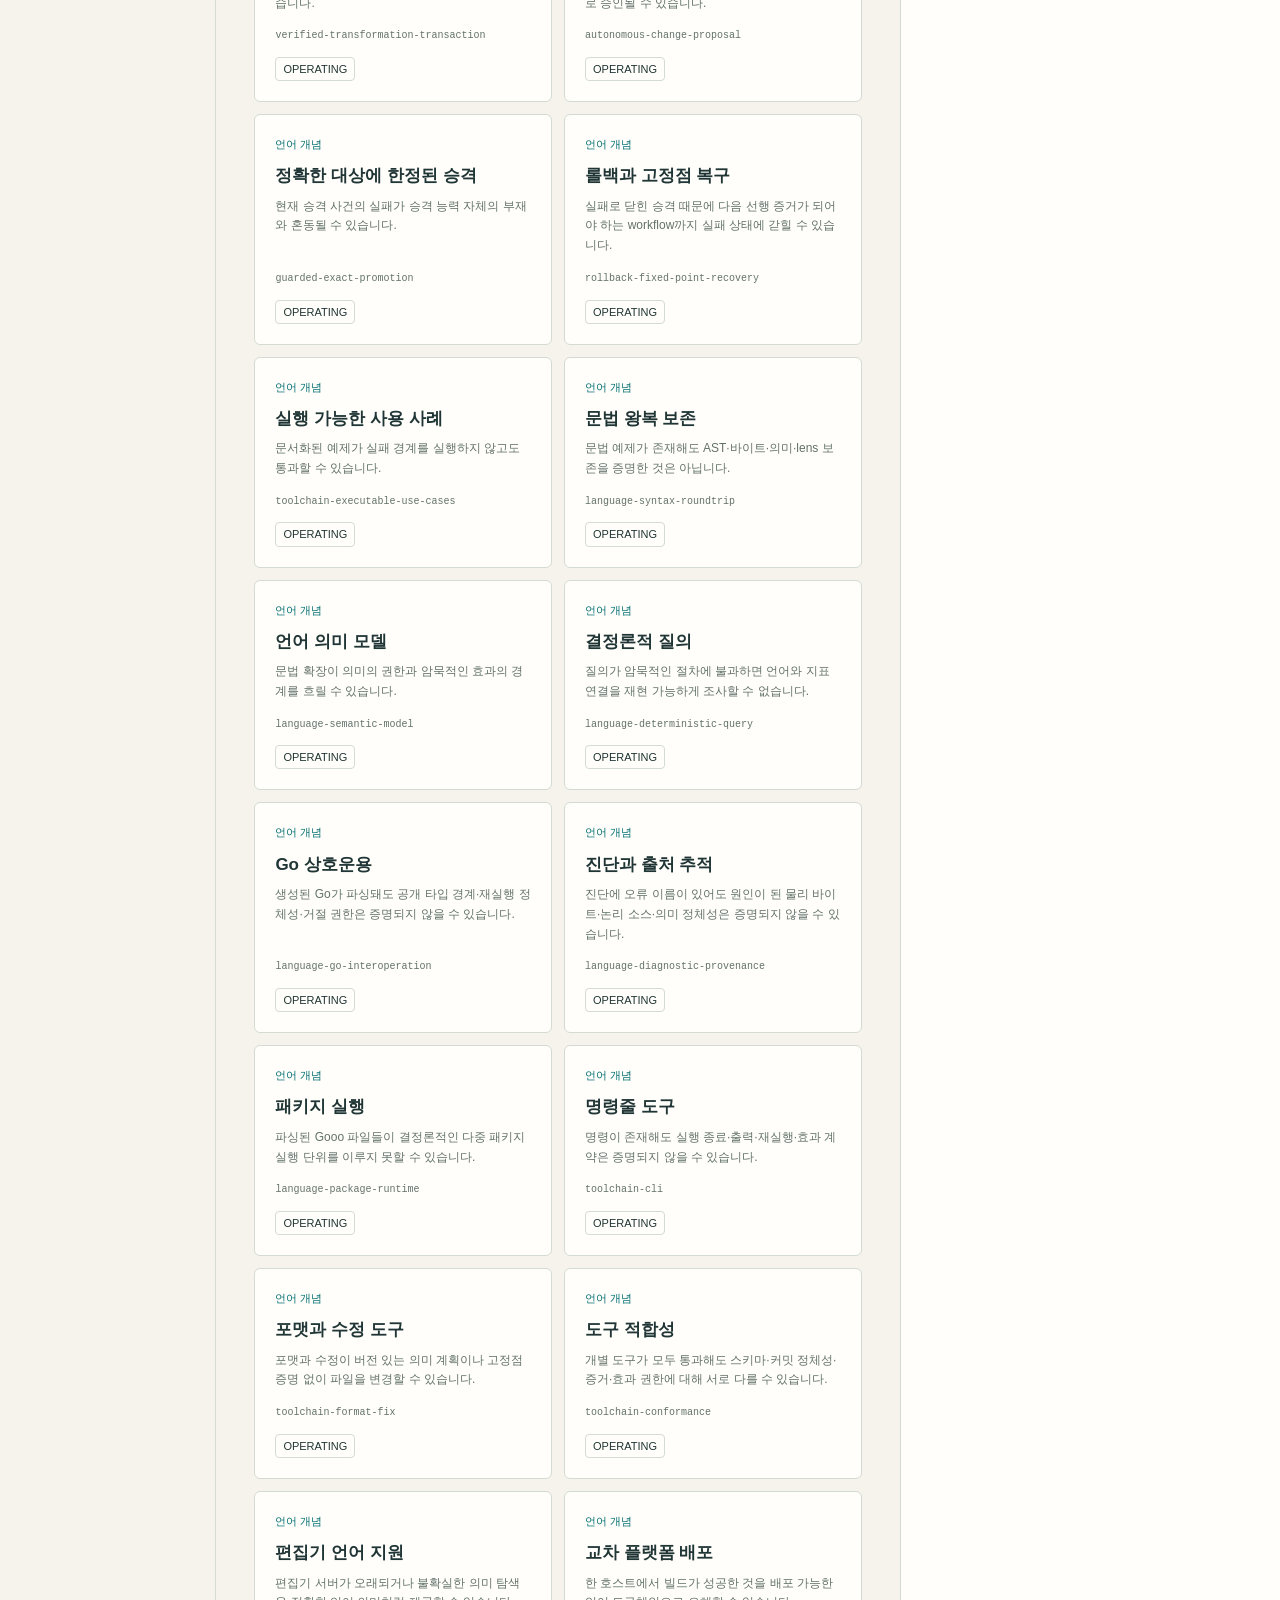
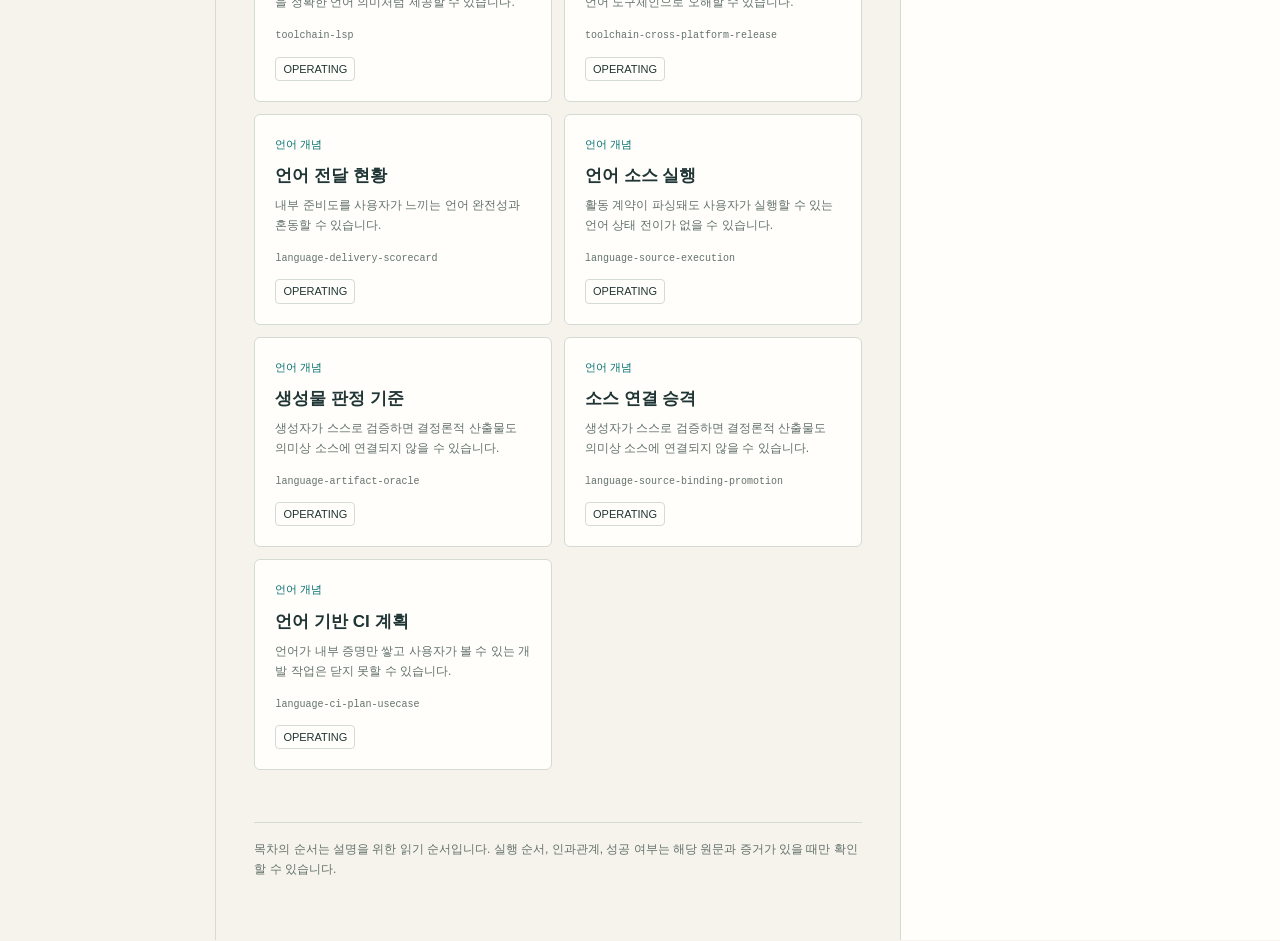
==== commit ccbc50b9: "fix(atlas): preserve Korean document language under explicit CI policy" ====
--- a/language-map.html
+++ b/language-map.html
@@ -15,7 +15,7 @@
 </head>
 <body data-resolution="reader">
 <a href="#main" class="skip">본문으로 이동</a>
-<header class="topbar"><a class="brand" href="./"><b>Gooo</b><span>LANGUAGE DEVELOPMENT ATLAS</span></a><nav aria-label="외부 자료"><a href="./metric-map.html">원본 지표 색인</a><a href="https://github.com/kimjooyoon/meta-ontology-go">언어 저장소</a></nav></header>
+<header class="topbar"><a class="brand" href="./index.html"><b>Gooo</b><span>LANGUAGE DEVELOPMENT ATLAS</span></a><nav aria-label="외부 자료"><a href="./metric-map.html">원본 지표 색인</a><a href="https://github.com/kimjooyoon/meta-ontology-go">언어 저장소</a></nav></header>
 <div class="workspace">
 <aside class="sidebar" aria-label="지도 목차"><section id="navigation"><h2>지도에서 찾기</h2></section><section class="reading-controls"><h2>읽는 해상도</h2><label class="small" for="resolution">설명 깊이</label><select class="resolution" id="resolution"><option value="reader">처음 보는 사람</option><option value="developer">구현을 보는 개발자</option><option value="reviewer">근거를 보는 검토자</option></select></section><section class="sidebar-note"><p><strong>언어가 중심입니다.</strong><br>게임·AI·인프라는 이 언어의 개념과 생성물을 사용하는 확장입니다.</p><p>이 지도는 기존 정의를 읽습니다. 새로운 성공 점수나 언어 완성도 분모를 만들지 않습니다.</p><a href="#coverage" id="coverage-link">수집 범위와 빈 연결</a></section></aside>
 <main class="canvas" id="main"><div class="intro"><p class="eyebrow">From language intent to inspectable evidence</p><h1>언어를 만드는<br>모든 연결을 읽다.</h1><p>무엇을 표현하려고 만들었는지, 어떤 코드와 지표가 그것을 설명하는지. 기존 개발 기록을 원문·한국어 해설·검증 근거로 함께 읽는 지도입니다.</p></div><div class="snapshot" id="snapshot"><span class="badge">소스 스냅샷 읽는 중</span></div>
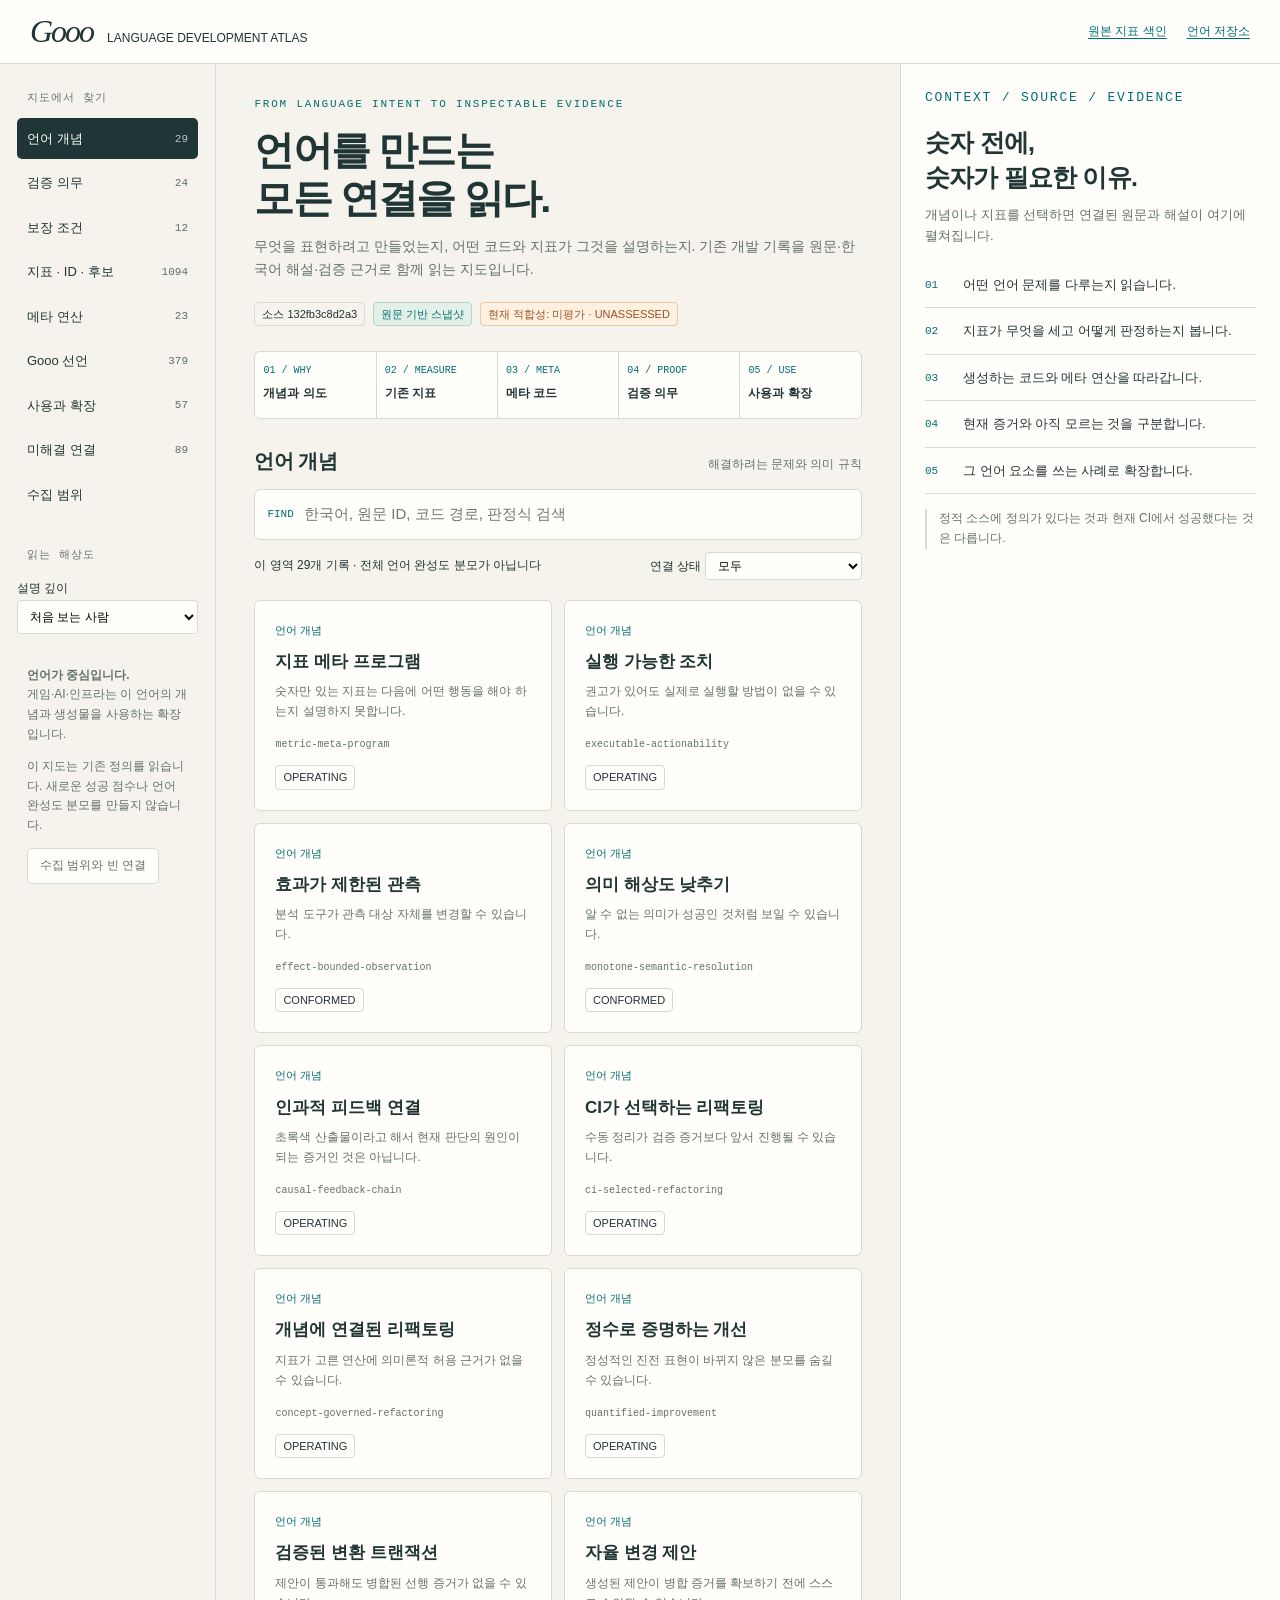
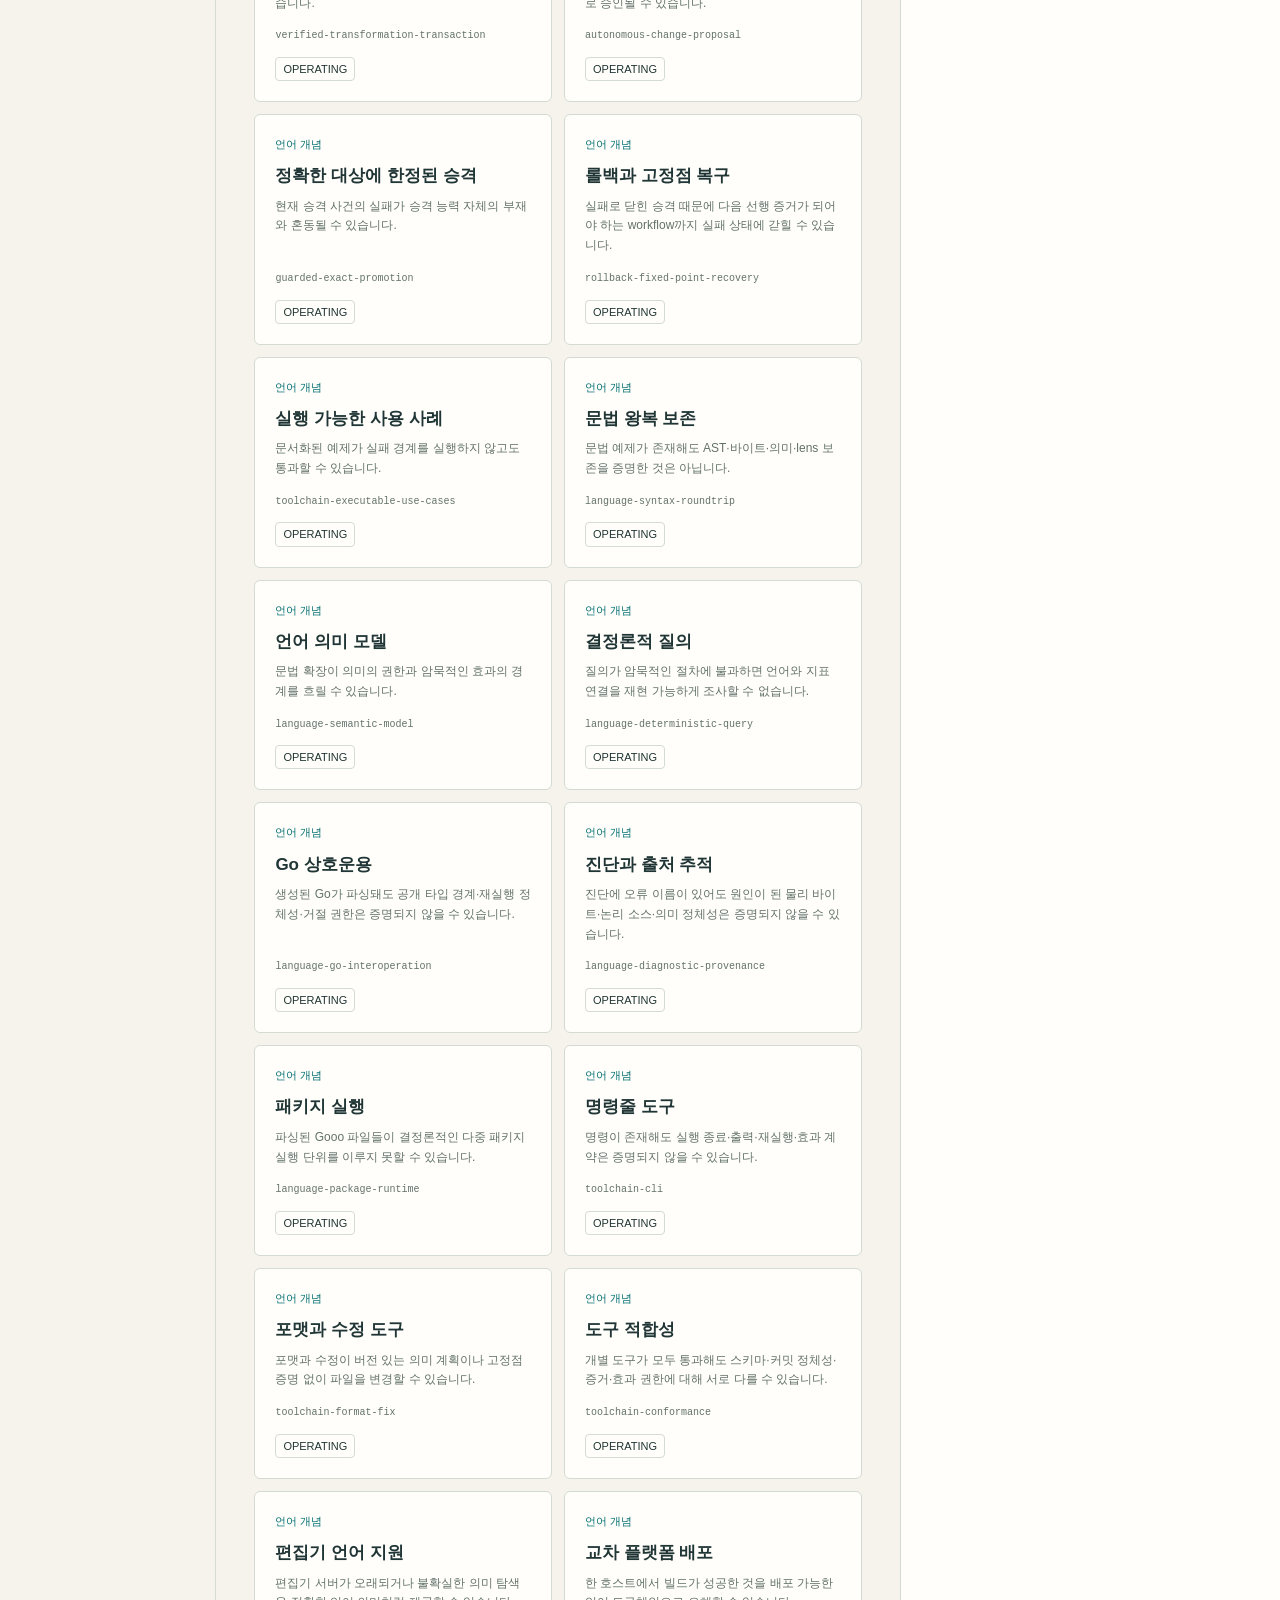
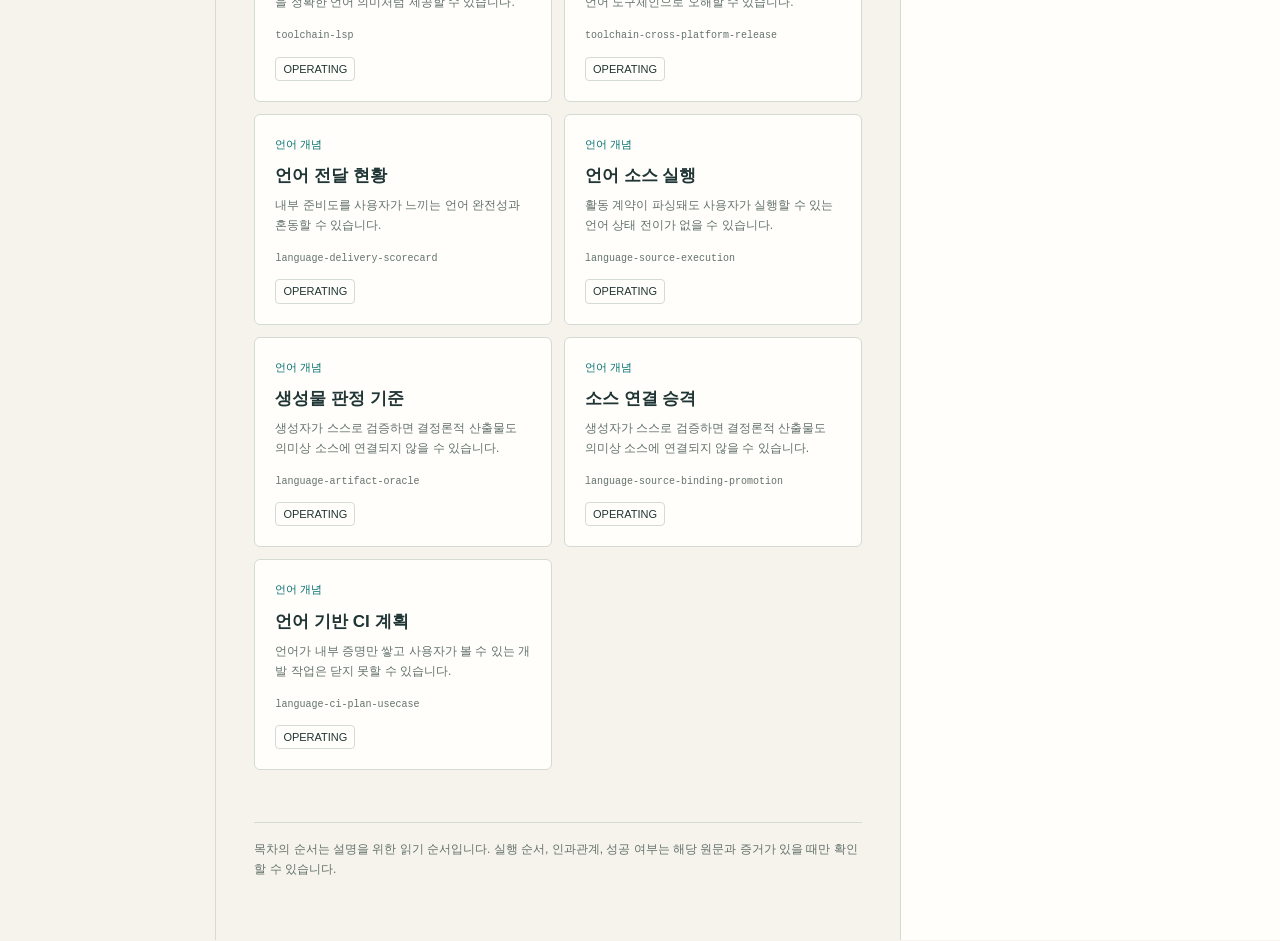
==== commit 2ef09c22: "fix(atlas): use a button for coverage view selection" ====
--- a/language-map.html
+++ b/language-map.html
@@ -17,7 +17,7 @@
 <a href="#main" class="skip">본문으로 이동</a>
 <header class="topbar"><a class="brand" href="./index.html"><b>Gooo</b><span>LANGUAGE DEVELOPMENT ATLAS</span></a><nav aria-label="외부 자료"><a href="./metric-map.html">원본 지표 색인</a><a href="https://github.com/kimjooyoon/meta-ontology-go">언어 저장소</a></nav></header>
 <div class="workspace">
-<aside class="sidebar" aria-label="지도 목차"><section id="navigation"><h2>지도에서 찾기</h2></section><section class="reading-controls"><h2>읽는 해상도</h2><label class="small" for="resolution">설명 깊이</label><select class="resolution" id="resolution"><option value="reader">처음 보는 사람</option><option value="developer">구현을 보는 개발자</option><option value="reviewer">근거를 보는 검토자</option></select></section><section class="sidebar-note"><p><strong>언어가 중심입니다.</strong><br>게임·AI·인프라는 이 언어의 개념과 생성물을 사용하는 확장입니다.</p><p>이 지도는 기존 정의를 읽습니다. 새로운 성공 점수나 언어 완성도 분모를 만들지 않습니다.</p><a href="#coverage" id="coverage-link">수집 범위와 빈 연결</a></section></aside>
+<aside class="sidebar" aria-label="지도 목차"><section id="navigation"><h2>지도에서 찾기</h2></section><section class="reading-controls"><h2>읽는 해상도</h2><label class="small" for="resolution">설명 깊이</label><select class="resolution" id="resolution"><option value="reader">처음 보는 사람</option><option value="developer">구현을 보는 개발자</option><option value="reviewer">근거를 보는 검토자</option></select></section><section class="sidebar-note"><p><strong>언어가 중심입니다.</strong><br>게임·AI·인프라는 이 언어의 개념과 생성물을 사용하는 확장입니다.</p><p>이 지도는 기존 정의를 읽습니다. 새로운 성공 점수나 언어 완성도 분모를 만들지 않습니다.</p><button type="button" class="plain" id="coverage-link">수집 범위와 빈 연결</button></section></aside>
 <main class="canvas" id="main"><div class="intro"><p class="eyebrow">From language intent to inspectable evidence</p><h1>언어를 만드는<br>모든 연결을 읽다.</h1><p>무엇을 표현하려고 만들었는지, 어떤 코드와 지표가 그것을 설명하는지. 기존 개발 기록을 원문·한국어 해설·검증 근거로 함께 읽는 지도입니다.</p></div><div class="snapshot" id="snapshot"><span class="badge">소스 스냅샷 읽는 중</span></div>
 <nav class="route" aria-label="탐색 순서. 실행 흐름이나 인과관계를 뜻하지 않습니다."><button data-view="concept"><small>01 / WHY</small><span>개념과 의도</span></button><button data-view="metric"><small>02 / MEASURE</small><span>기존 지표</span></button><button data-view="operation"><small>03 / META</small><span>메타 코드</span></button><button data-view="obligation"><small>04 / PROOF</small><span>검증 의무</span></button><button data-view="usecase"><small>05 / USE</small><span>사용과 확장</span></button></nav>
 <div class="loading" id="loading" role="status"><h2>이미 수집된 언어 자료를 연결합니다.</h2><p>같은 사이트의 지표 색인에서 원본 데이터만 읽습니다. 원문을 실행하거나 새 관측값을 만들지 않습니다.</p></div>
